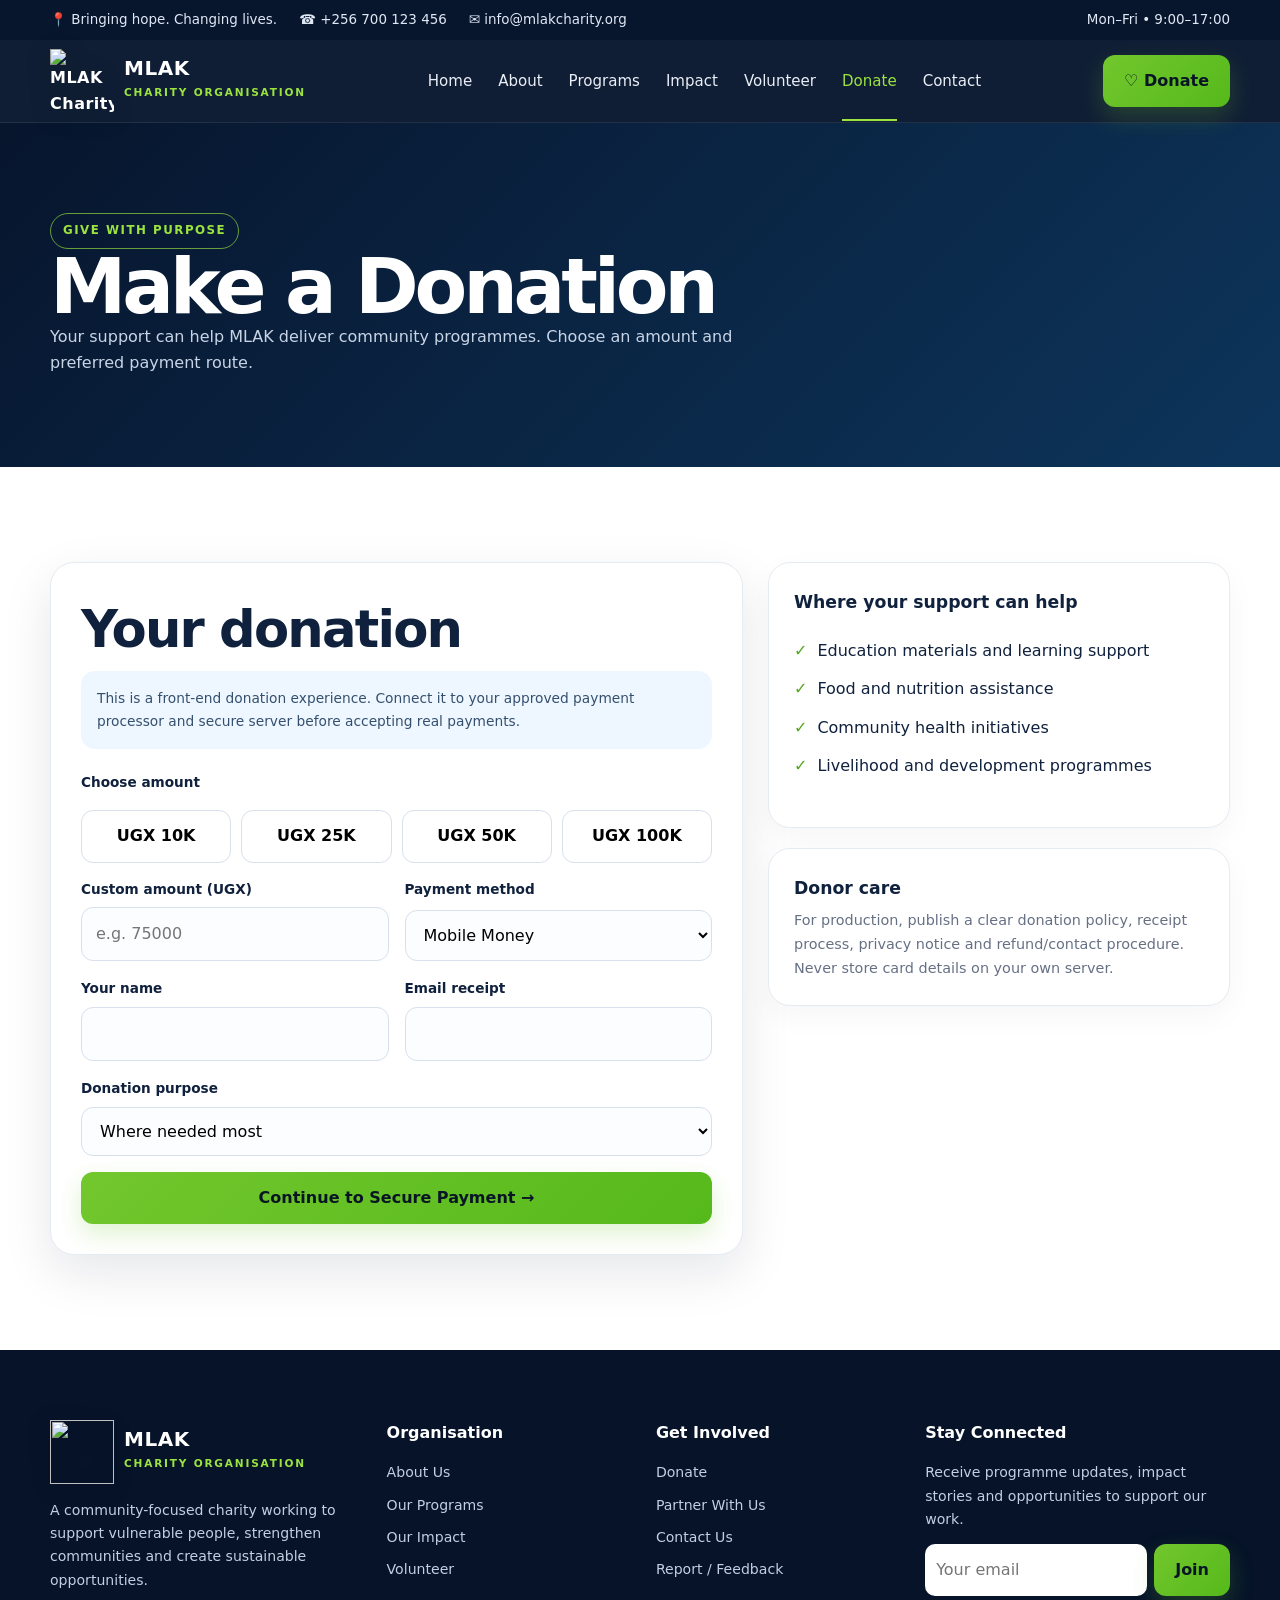
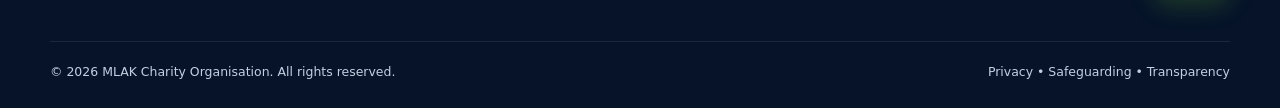
==== donate.html @ 1959f434 "Add files via upload" ====
<!doctype html>
<html lang="en">
<head>
<meta charset="utf-8">
<meta name="viewport" content="width=device-width,initial-scale=1">
<meta name="description" content="MLAK Charity Organisation — bringing hope, changing lives and supporting communities.">
<title>Donate | MLAK Charity Organisation</title>
<link rel="stylesheet" href="styles.css">
</head>
<body>
<div class="topbar"><div class="container"><div class="toplinks"><span>📍 Bringing hope. Changing lives.</span><span>☎ +256 700 123 456</span><span>✉ info@mlakcharity.org</span></div><span>Mon–Fri • 9:00–17:00</span></div></div>
<header class="navbar"><div class="container">
<a class="brand" href="index.html"><img src="assets/mlak-logo.png" alt="MLAK Charity Organisation logo"><div class="brand-text"><strong>MLAK</strong><span>CHARITY ORGANISATION</span></div></a>
<button class="menu" aria-label="Open navigation">☰</button>
<nav class="nav-links"><a class="" href="index.html">Home</a><a class="" href="about.html">About</a><a class="" href="programs.html">Programs</a><a class="" href="impact.html">Impact</a><a class="" href="volunteer.html">Volunteer</a><a class="active" href="donate.html">Donate</a><a class="" href="contact.html">Contact</a><a class="btn btn-primary mobile-only" href="donate.html">Donate Now</a></nav>
<a class="btn btn-primary" href="donate.html">♡ Donate</a>
</div></header>

<section class="page-hero"><div class="container"><span class="kicker">Give with purpose</span><h1>Make a Donation</h1><p>Your support can help MLAK deliver community programmes. Choose an amount and preferred payment route.</p></div></section>
<section class="section"><div class="container form-wrap"><form id="donationForm" class="form-card"><h2>Your donation</h2><div class="notice">This is a front-end donation experience. Connect it to your approved payment processor and secure server before accepting real payments.</div><label style="font-size:.85rem;font-weight:800">Choose amount</label><div class="amounts"><button type="button" class="amount" data-amount="10000">UGX 10K</button><button type="button" class="amount" data-amount="25000">UGX 25K</button><button type="button" class="amount" data-amount="50000">UGX 50K</button><button type="button" class="amount" data-amount="100000">UGX 100K</button></div><div class="form-grid"><div class="field"><label>Custom amount (UGX)</label><input id="customAmount" type="number" min="1000" placeholder="e.g. 75000"></div><div class="field"><label>Payment method</label><select id="paymentMethod"><option>Mobile Money</option><option>Bank Transfer</option><option>Card</option></select></div><div class="field"><label>Your name</label><input type="text"></div><div class="field"><label>Email receipt</label><input type="email"></div><div class="field full"><label>Donation purpose</label><select><option>Where needed most</option><option>Education</option><option>Healthcare</option><option>Hunger & Nutrition</option><option>Community Development</option></select></div><input id="donationAmount" type="hidden"><div class="field full"><button class="btn btn-primary" type="submit">Continue to Secure Payment →</button></div></div></form><aside><div class="card"><h3>Where your support can help</h3><div class="checks"><div><b>✓</b><span>Education materials and learning support</span></div><div><b>✓</b><span>Food and nutrition assistance</span></div><div><b>✓</b><span>Community health initiatives</span></div><div><b>✓</b><span>Livelihood and development programmes</span></div></div></div><div class="card" style="margin-top:20px"><h3>Donor care</h3><p>For production, publish a clear donation policy, receipt process, privacy notice and refund/contact procedure. Never store card details on your own server.</p></div></aside></div></section>

<footer class="footer"><div class="container">
<div class="footer-grid">
<div><div class="brand"><img src="assets/mlak-logo.png" alt=""><div class="brand-text"><strong>MLAK</strong><span>CHARITY ORGANISATION</span></div></div><p style="margin-top:15px">A community-focused charity working to support vulnerable people, strengthen communities and create sustainable opportunities.</p></div>
<div><h3>Organisation</h3><div class="footer-links"><a href="about.html">About Us</a><a href="programs.html">Our Programs</a><a href="impact.html">Our Impact</a><a href="volunteer.html">Volunteer</a></div></div>
<div><h3>Get Involved</h3><div class="footer-links"><a href="donate.html">Donate</a><a href="contact.html">Partner With Us</a><a href="contact.html">Contact Us</a><a href="contact.html">Report / Feedback</a></div></div>
<div><h3>Stay Connected</h3><p>Receive programme updates, impact stories and opportunities to support our work.</p><form id="newsletter" style="display:flex;gap:7px;margin-top:13px"><input aria-label="Email" type="email" required placeholder="Your email" style="min-width:0;flex:1;border-radius:10px;border:0;padding:11px"><button class="btn btn-primary" type="submit">Join</button></form></div>
</div>
<div class="copyright"><span>© <span data-year></span> MLAK Charity Organisation. All rights reserved.</span><span>Privacy • Safeguarding • Transparency</span></div>
</div></footer>
<script src="script.js"></script>
</body></html>
---- styles.css ----
:root{
  --navy:#07152d; --navy2:#0c2342; --blue:#0878e8; --green:#72c72d;
  --green2:#9be33f; --ink:#10213d; --muted:#667085; --light:#f4f8fc;
  --white:#fff; --line:#e5ebf3; --gold:#ffbf27; --shadow:0 18px 50px rgba(7,21,45,.10);
  --radius:22px; --max:1180px;
}
*{box-sizing:border-box;margin:0;padding:0}
html{scroll-behavior:smooth}
body{font-family:Inter,ui-sans-serif,system-ui,-apple-system,BlinkMacSystemFont,"Segoe UI",sans-serif;color:var(--ink);background:#fff;line-height:1.65}
a{text-decoration:none;color:inherit}
img{max-width:100%;display:block}
button,input,textarea,select{font:inherit}
.container{width:min(var(--max),calc(100% - 40px));margin:auto}
.topbar{background:var(--navy);color:#dfe8f5;font-size:.84rem}
.topbar .container{min-height:40px;display:flex;align-items:center;justify-content:space-between;gap:20px}
.toplinks{display:flex;gap:22px;flex-wrap:wrap}
.navbar{position:sticky;top:0;z-index:50;background:rgba(7,21,45,.96);backdrop-filter:blur(14px);border-bottom:1px solid rgba(255,255,255,.08)}
.navbar .container{height:82px;display:flex;align-items:center;justify-content:space-between;gap:28px}
.brand{display:flex;align-items:center;gap:10px;color:#fff;font-weight:900;letter-spacing:.5px}
.brand img{width:64px;height:64px;object-fit:contain;filter:drop-shadow(0 6px 12px rgba(0,0,0,.2))}
.brand-text strong{display:block;font-size:1.25rem;line-height:1}
.brand-text span{font-size:.66rem;color:var(--green2);letter-spacing:1.8px}
.nav-links{display:flex;align-items:center;gap:26px;color:#e9eef7;font-size:.94rem}
.nav-links a{position:relative}
.nav-links a:hover,.nav-links a.active{color:var(--green2)}
.nav-links a.active:after{content:"";position:absolute;left:0;right:0;bottom:-28px;height:2px;background:var(--green2)}
.menu{display:none;background:none;border:0;color:#fff;font-size:1.6rem}
.btn{display:inline-flex;align-items:center;justify-content:center;gap:9px;border:0;border-radius:12px;padding:13px 21px;font-weight:800;cursor:pointer;transition:.2s}
.btn:hover{transform:translateY(-2px)}
.btn-primary{background:linear-gradient(135deg,var(--green),#56b91b);color:#081525;box-shadow:0 10px 25px rgba(114,199,45,.22)}
.btn-dark{background:var(--navy);color:#fff}
.btn-outline{border:1px solid #b9c8da;color:var(--ink);background:#fff}
.hero{position:relative;overflow:hidden;background:radial-gradient(circle at 75% 25%,rgba(8,120,232,.35),transparent 30%),radial-gradient(circle at 20% 20%,rgba(114,199,45,.22),transparent 28%),linear-gradient(135deg,#07152d,#0b294a 58%,#07152d);color:#fff}
.hero:after{content:"";position:absolute;inset:auto -10% -70% 20%;height:480px;background:rgba(114,199,45,.12);filter:blur(90px);border-radius:50%}
.hero-grid{min-height:650px;display:grid;grid-template-columns:1.05fr .95fr;align-items:center;gap:55px;position:relative;z-index:1}
.kicker{display:inline-flex;border:1px solid rgba(155,227,63,.65);color:var(--green2);padding:7px 12px;border-radius:999px;font-size:.74rem;font-weight:900;letter-spacing:1.5px;text-transform:uppercase}
h1{font-size:clamp(3rem,6vw,5.7rem);line-height:.98;letter-spacing:-.055em;margin:20px 0}
.gradient-text{background:linear-gradient(90deg,#fff,#9be33f,#38a4ff);-webkit-background-clip:text;background-clip:text;color:transparent}
.hero p{font-size:1.12rem;color:#cbd7e8;max-width:650px}
.hero-actions{display:flex;gap:13px;margin-top:28px;flex-wrap:wrap}
.hero-card{background:rgba(5,18,38,.70);border:1px solid rgba(255,255,255,.15);padding:28px;border-radius:26px;box-shadow:0 30px 70px rgba(0,0,0,.25);backdrop-filter:blur(14px)}
.hero-logo{width:220px;margin:0 auto 20px;opacity:.96}
.stats{display:grid;grid-template-columns:repeat(2,1fr);gap:18px;margin-top:22px}
.stat{padding:16px 0;border-top:1px solid rgba(255,255,255,.12)}
.stat b{font-size:1.9rem;color:#fff;display:block}
.stat span{color:#9eb0c8;font-size:.86rem}
.section{padding:95px 0}
.section-alt{background:var(--light)}
.section-head{max-width:720px;margin-bottom:44px}
.eyebrow{font-size:.76rem;font-weight:900;color:#57a91f;text-transform:uppercase;letter-spacing:1.5px}
.section h2{font-size:clamp(2rem,4vw,3.2rem);line-height:1.05;letter-spacing:-.035em;margin:10px 0 15px}
.section-head p{color:var(--muted)}
.quick{margin-top:-46px;position:relative;z-index:3}
.quick-grid{display:grid;grid-template-columns:repeat(4,1fr);background:#fff;border-radius:20px;box-shadow:var(--shadow);overflow:hidden}
.quick-item{padding:25px;border-right:1px solid var(--line)}
.quick-item:last-child{border:0}
.quick-icon{width:44px;height:44px;border-radius:14px;display:grid;place-items:center;background:#eef8e8;color:#4e9d21;font-size:1.25rem;margin-bottom:12px}
.quick-item h3{font-size:1rem}.quick-item p{font-size:.84rem;color:var(--muted);margin-top:4px}
.cards{display:grid;grid-template-columns:repeat(4,1fr);gap:20px}
.card{background:#fff;border:1px solid var(--line);border-radius:var(--radius);padding:25px;box-shadow:0 10px 30px rgba(7,21,45,.04)}
.card:hover{transform:translateY(-4px);box-shadow:var(--shadow);transition:.25s}
.card .icon{font-size:1.7rem;margin-bottom:17px}
.card h3{font-size:1.08rem;margin-bottom:7px}.card p{font-size:.9rem;color:var(--muted)}
.cause{overflow:hidden;padding:0}.cause .cause-img{height:155px;background:linear-gradient(135deg,#0a2341,#1674c9);display:grid;place-items:center;color:#fff;font-size:3rem}
.cause .body{padding:22px}.cause a{display:inline-block;margin-top:14px;color:#1770cc;font-weight:800;font-size:.88rem}
.split{display:grid;grid-template-columns:1fr 1fr;gap:60px;align-items:center}
.image-panel{min-height:450px;border-radius:30px;background:linear-gradient(135deg,#0b2546,#0878e8 50%,#72c72d);position:relative;overflow:hidden;box-shadow:var(--shadow)}
.image-panel:before{content:"MLAK";position:absolute;inset:0;display:grid;place-items:center;font-size:8rem;font-weight:1000;color:rgba(255,255,255,.12);letter-spacing:-.08em}
.quote{padding:25px;border-left:4px solid var(--green);background:#f4faee;margin-top:25px;border-radius:0 16px 16px 0;font-weight:700}
.checks{display:grid;gap:12px;margin:22px 0}.checks div{display:flex;gap:10px;align-items:flex-start}.checks b{color:#55a520}
.impact{background:var(--navy);color:#fff}.impact .section-head p{color:#aebed1}
.impact-grid{display:grid;grid-template-columns:repeat(4,1fr);gap:20px}.impact-number{font-size:3rem;font-weight:950;line-height:1;color:var(--green2)}.impact-label{color:#aebed1;margin-top:7px}
.cta{background:linear-gradient(120deg,#0b2444,#0a4777);color:#fff;border-radius:30px;padding:55px;display:flex;justify-content:space-between;align-items:center;gap:30px}.cta p{color:#c5d5e8;max-width:650px;margin-top:8px}
.page-hero{padding:90px 0;background:linear-gradient(135deg,#07152d,#0d355b);color:#fff}.page-hero h1{font-size:clamp(2.7rem,6vw,4.8rem);margin:0}.page-hero p{color:#c8d5e7;max-width:700px}
.form-wrap{display:grid;grid-template-columns:1.2fr .8fr;gap:25px;align-items:start}
.form-card{background:#fff;border:1px solid var(--line);border-radius:24px;padding:30px;box-shadow:var(--shadow)}
.form-grid{display:grid;grid-template-columns:1fr 1fr;gap:16px}.field{display:grid;gap:7px}.field.full{grid-column:1/-1}.field label{font-size:.85rem;font-weight:800}.field input,.field select,.field textarea{width:100%;border:1px solid #d8e0eb;border-radius:12px;padding:13px 14px;outline:0;background:#fbfdff}.field input:focus,.field select:focus,.field textarea:focus{border-color:#3c91e9;box-shadow:0 0 0 3px rgba(8,120,232,.1)}
.amounts{display:grid;grid-template-columns:repeat(4,1fr);gap:10px;margin:15px 0}.amount{border:1px solid #d8e0eb;border-radius:12px;padding:12px;text-align:center;font-weight:900;cursor:pointer;background:#fff}.amount.selected{border-color:var(--green);background:#f1fae9}
.notice{padding:16px;border-radius:14px;background:#eef6ff;color:#34506e;font-size:.86rem;margin-bottom:20px}
.footer{background:#061329;color:#c2d0e2;padding:70px 0 25px}.footer-grid{display:grid;grid-template-columns:1.3fr 1fr 1fr 1.2fr;gap:45px}.footer h3{color:#fff;font-size:1rem;margin-bottom:15px}.footer p,.footer a{font-size:.88rem}.footer-links{display:grid;gap:9px}.footer a:hover{color:var(--green2)}.copyright{border-top:1px solid rgba(255,255,255,.09);margin-top:45px;padding-top:20px;font-size:.78rem;display:flex;justify-content:space-between;gap:20px}
.mobile-only{display:none}
@media(max-width:980px){
 .nav-links{display:none}.menu{display:block}.mobile-only{display:block}
 .nav-links.open{display:flex;position:absolute;top:82px;left:0;right:0;background:var(--navy);padding:22px;flex-direction:column;align-items:flex-start;border-top:1px solid rgba(255,255,255,.1)}
 .nav-links a.active:after{display:none}
 .hero-grid,.split,.form-wrap{grid-template-columns:1fr}.hero-grid{padding:70px 0}.hero-card{max-width:560px}
 .quick-grid{grid-template-columns:repeat(2,1fr)}.quick-item:nth-child(2){border-right:0}.quick-item:nth-child(-n+2){border-bottom:1px solid var(--line)}
 .cards{grid-template-columns:repeat(2,1fr)}.impact-grid{grid-template-columns:repeat(2,1fr)}
 .footer-grid{grid-template-columns:repeat(2,1fr)}
}
@media(max-width:600px){
 .container{width:min(var(--max),calc(100% - 28px))}
 .topbar .container{padding:8px 0}.toplinks{gap:8px}
 .navbar .container{height:72px}.brand img{width:52px;height:52px}.brand-text strong{font-size:1rem}
 .hero-grid{min-height:auto;padding:70px 0 100px}.hero h1{font-size:3.15rem}.hero p{font-size:1rem}
 .quick-grid,.cards,.impact-grid,.footer-grid,.form-grid{grid-template-columns:1fr}.quick-item{border-right:0;border-bottom:1px solid var(--line)}.quick-item:last-child{border-bottom:0}
 .section{padding:70px 0}.cta{padding:32px;flex-direction:column;align-items:flex-start}
 .form-grid .field.full{grid-column:auto}.amounts{grid-template-columns:repeat(2,1fr)}
 .copyright{flex-direction:column}.image-panel{min-height:300px}
}
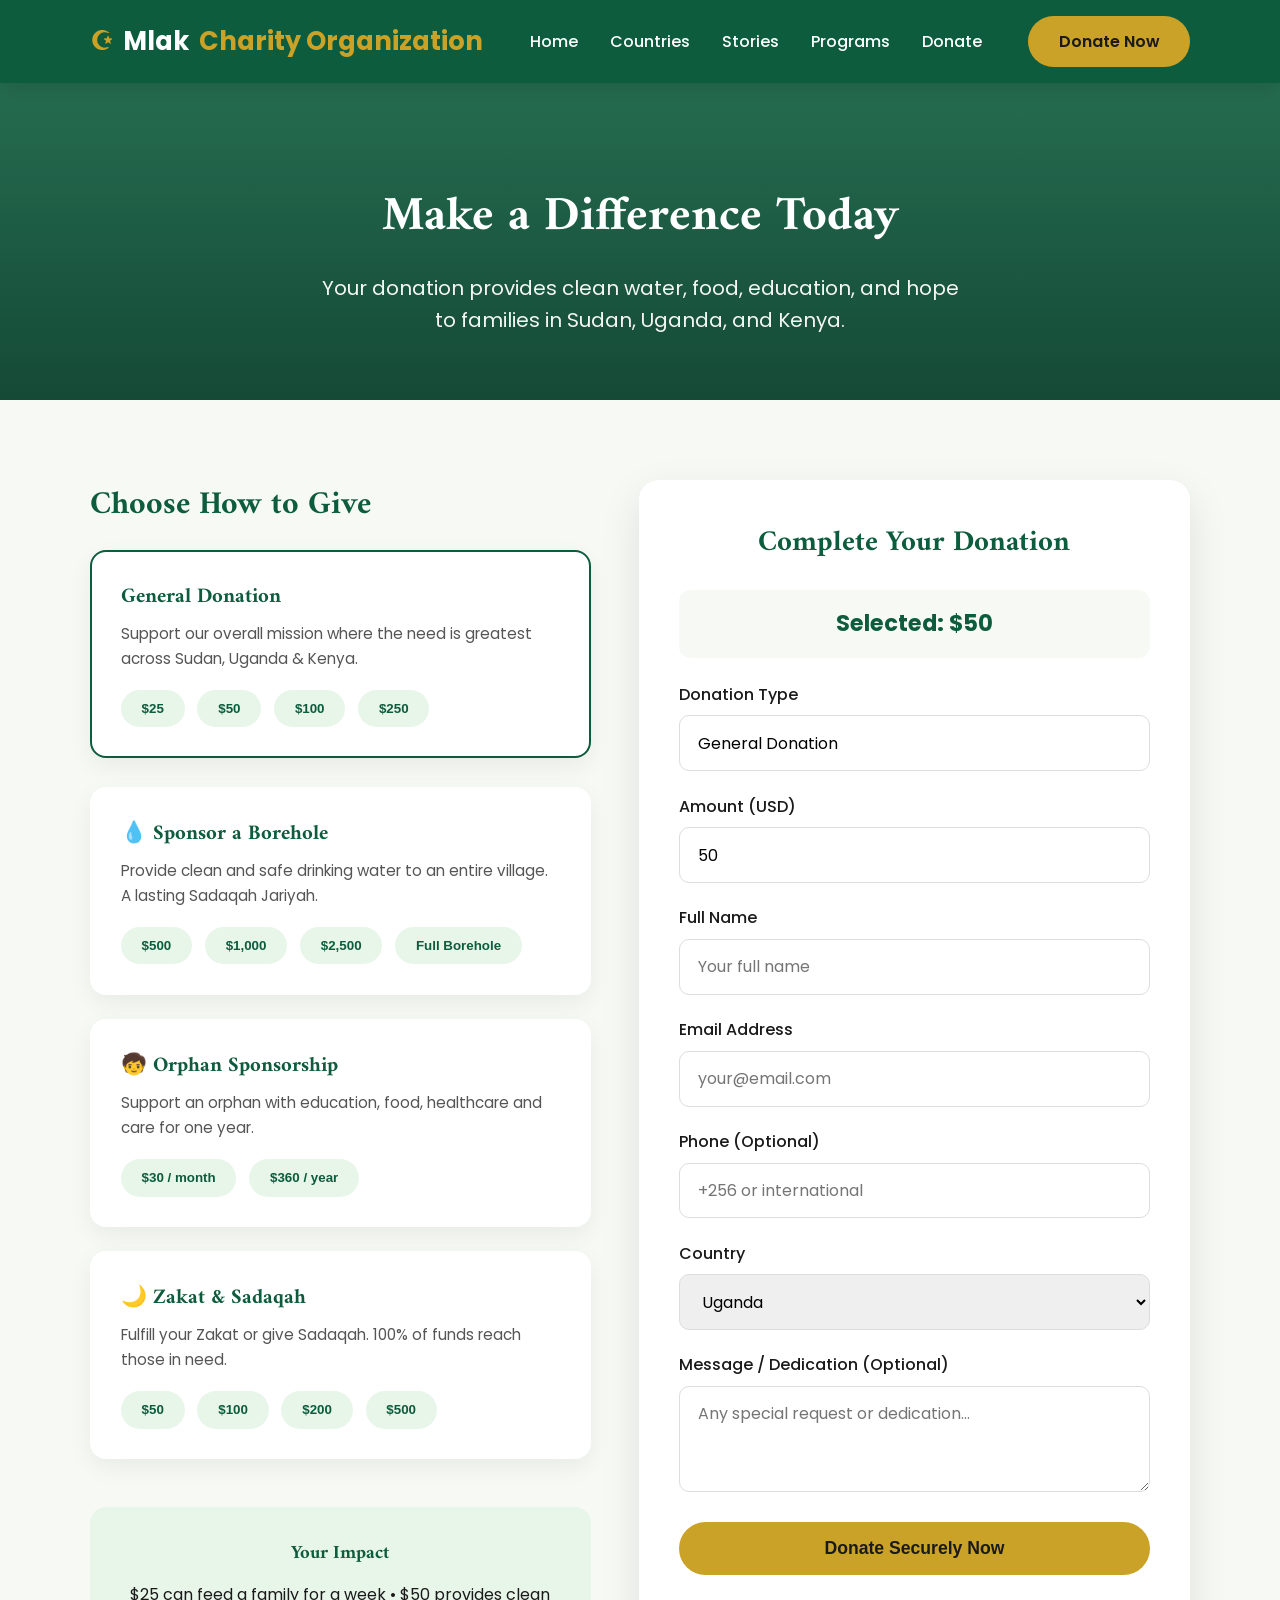
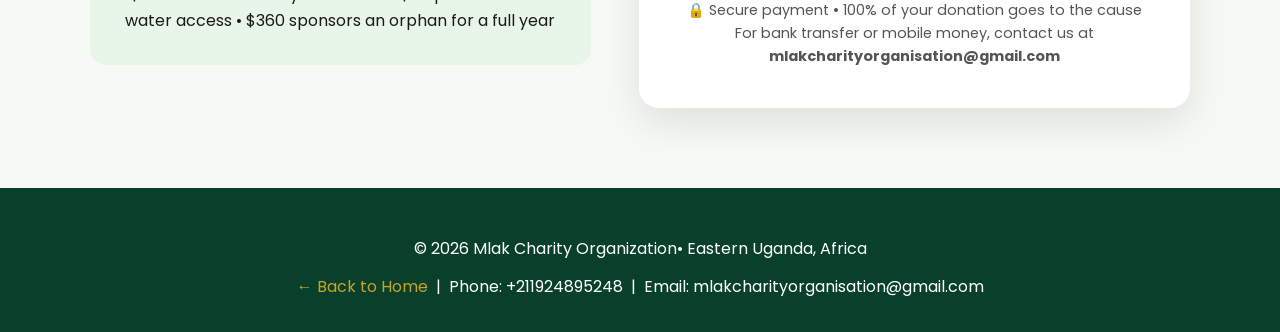
==== commit 62cd59e3: "Add files via upload" ====
--- a/donate.html
+++ b/donate.html
@@ -1,32 +1,525 @@
-<!doctype html>
-<html lang="en">
-<head>
-<meta charset="utf-8">
-<meta name="viewport" content="width=device-width,initial-scale=1">
-<meta name="description" content="MLAK Charity Organisation — bringing hope, changing lives and supporting communities.">
-<title>Donate | MLAK Charity Organisation</title>
-<link rel="stylesheet" href="styles.css">
-</head>
-<body>
-<div class="topbar"><div class="container"><div class="toplinks"><span>📍 Bringing hope. Changing lives.</span><span>☎ +256 700 123 456</span><span>✉ info@mlakcharity.org</span></div><span>Mon–Fri • 9:00–17:00</span></div></div>
-<header class="navbar"><div class="container">
-<a class="brand" href="index.html"><img src="assets/mlak-logo.png" alt="MLAK Charity Organisation logo"><div class="brand-text"><strong>MLAK</strong><span>CHARITY ORGANISATION</span></div></a>
-<button class="menu" aria-label="Open navigation">☰</button>
-<nav class="nav-links"><a class="" href="index.html">Home</a><a class="" href="about.html">About</a><a class="" href="programs.html">Programs</a><a class="" href="impact.html">Impact</a><a class="" href="volunteer.html">Volunteer</a><a class="active" href="donate.html">Donate</a><a class="" href="contact.html">Contact</a><a class="btn btn-primary mobile-only" href="donate.html">Donate Now</a></nav>
-<a class="btn btn-primary" href="donate.html">♡ Donate</a>
-</div></header>
-
-<section class="page-hero"><div class="container"><span class="kicker">Give with purpose</span><h1>Make a Donation</h1><p>Your support can help MLAK deliver community programmes. Choose an amount and preferred payment route.</p></div></section>
-<section class="section"><div class="container form-wrap"><form id="donationForm" class="form-card"><h2>Your donation</h2><div class="notice">This is a front-end donation experience. Connect it to your approved payment processor and secure server before accepting real payments.</div><label style="font-size:.85rem;font-weight:800">Choose amount</label><div class="amounts"><button type="button" class="amount" data-amount="10000">UGX 10K</button><button type="button" class="amount" data-amount="25000">UGX 25K</button><button type="button" class="amount" data-amount="50000">UGX 50K</button><button type="button" class="amount" data-amount="100000">UGX 100K</button></div><div class="form-grid"><div class="field"><label>Custom amount (UGX)</label><input id="customAmount" type="number" min="1000" placeholder="e.g. 75000"></div><div class="field"><label>Payment method</label><select id="paymentMethod"><option>Mobile Money</option><option>Bank Transfer</option><option>Card</option></select></div><div class="field"><label>Your name</label><input type="text"></div><div class="field"><label>Email receipt</label><input type="email"></div><div class="field full"><label>Donation purpose</label><select><option>Where needed most</option><option>Education</option><option>Healthcare</option><option>Hunger & Nutrition</option><option>Community Development</option></select></div><input id="donationAmount" type="hidden"><div class="field full"><button class="btn btn-primary" type="submit">Continue to Secure Payment →</button></div></div></form><aside><div class="card"><h3>Where your support can help</h3><div class="checks"><div><b>✓</b><span>Education materials and learning support</span></div><div><b>✓</b><span>Food and nutrition assistance</span></div><div><b>✓</b><span>Community health initiatives</span></div><div><b>✓</b><span>Livelihood and development programmes</span></div></div></div><div class="card" style="margin-top:20px"><h3>Donor care</h3><p>For production, publish a clear donation policy, receipt process, privacy notice and refund/contact procedure. Never store card details on your own server.</p></div></aside></div></section>
-
-<footer class="footer"><div class="container">
-<div class="footer-grid">
-<div><div class="brand"><img src="assets/mlak-logo.png" alt=""><div class="brand-text"><strong>MLAK</strong><span>CHARITY ORGANISATION</span></div></div><p style="margin-top:15px">A community-focused charity working to support vulnerable people, strengthen communities and create sustainable opportunities.</p></div>
-<div><h3>Organisation</h3><div class="footer-links"><a href="about.html">About Us</a><a href="programs.html">Our Programs</a><a href="impact.html">Our Impact</a><a href="volunteer.html">Volunteer</a></div></div>
-<div><h3>Get Involved</h3><div class="footer-links"><a href="donate.html">Donate</a><a href="contact.html">Partner With Us</a><a href="contact.html">Contact Us</a><a href="contact.html">Report / Feedback</a></div></div>
-<div><h3>Stay Connected</h3><p>Receive programme updates, impact stories and opportunities to support our work.</p><form id="newsletter" style="display:flex;gap:7px;margin-top:13px"><input aria-label="Email" type="email" required placeholder="Your email" style="min-width:0;flex:1;border-radius:10px;border:0;padding:11px"><button class="btn btn-primary" type="submit">Join</button></form></div>
-</div>
-<div class="copyright"><span>© <span data-year></span> MLAK Charity Organisation. All rights reserved.</span><span>Privacy • Safeguarding • Transparency</span></div>
-</div></footer>
-<script src="script.js"></script>
-</body></html>+<!DOCTYPE html>
+<html lang="en">
+<head>
+  <meta charset="UTF-8">
+  <meta name="viewport" content="width=device-width, initial-scale=1.0">
+  <title>Donate | Mlak Charity Organization</title>
+  <link href="https://fonts.googleapis.com/css2?family=Poppins:wght@300;400;500;600;700&family=Amiri:wght@400;700&display=swap" rel="stylesheet">
+  <style>
+    :root {
+      --primary: #0d5c3d;
+      --primary-dark: #08402b;
+      --gold: #c9a227;
+      --gold-light: #e8d48b;
+      --light: #f7f9f4;
+      --dark: #1a1a1a;
+      --gray: #555;
+    }
+
+    * {
+      margin: 0;
+      padding: 0;
+      box-sizing: border-box;
+    }
+
+    html {
+      scroll-behavior: smooth;
+    }
+
+    body {
+      font-family: 'Poppins', sans-serif;
+      color: var(--dark);
+      line-height: 1.6;
+      background: #fff;
+    }
+
+    h1, h2, h3 {
+      font-family: 'Amiri', serif;
+    }
+
+    a {
+      text-decoration: none;
+      color: inherit;
+    }
+
+    .container {
+      width: 90%;
+      max-width: 1100px;
+      margin: 0 auto;
+    }
+
+    /* Header (same as homepage) */
+    header {
+      background: var(--primary);
+      color: white;
+      padding: 1rem 0;
+      position: sticky;
+      top: 0;
+      z-index: 1000;
+      box-shadow: 0 4px 20px rgba(0,0,0,0.15);
+    }
+
+    .header-content {
+      display: flex;
+      justify-content: space-between;
+      align-items: center;
+    }
+
+    .logo {
+      font-size: 1.6rem;
+      font-weight: 700;
+      display: flex;
+      align-items: center;
+      gap: 10px;
+    }
+
+    .logo span {
+      color: var(--gold);
+    }
+
+    nav ul {
+      display: flex;
+      list-style: none;
+      gap: 2rem;
+    }
+
+    nav a {
+      font-weight: 500;
+      transition: color 0.3s;
+    }
+
+    nav a:hover {
+      color: var(--gold);
+    }
+
+    .btn {
+      display: inline-block;
+      background: var(--gold);
+      color: var(--dark);
+      padding: 0.8rem 1.9rem;
+      border-radius: 50px;
+      font-weight: 600;
+      transition: all 0.3s ease;
+      border: none;
+      cursor: pointer;
+      font-size: 1rem;
+    }
+
+    .btn:hover {
+      background: var(--gold-light);
+      transform: translateY(-3px);
+      box-shadow: 0 8px 20px rgba(201, 162, 39, 0.3);
+    }
+
+    .btn-full {
+      width: 100%;
+      text-align: center;
+      padding: 1rem;
+      font-size: 1.1rem;
+    }
+
+    /* Hero */
+    .donate-hero {
+      background: linear-gradient(rgba(13, 92, 61, 0.9), rgba(8, 64, 43, 0.95)),
+                  url('https://images.unsplash.com/photo-1488521787991-ed7bbaae773c?w=1600') center/cover;
+      color: white;
+      padding: 6rem 0 4rem;
+      text-align: center;
+    }
+
+    .donate-hero h1 {
+      font-size: 3rem;
+      margin-bottom: 1rem;
+    }
+
+    .donate-hero p {
+      font-size: 1.25rem;
+      max-width: 650px;
+      margin: 0 auto;
+      opacity: 0.95;
+    }
+
+    /* Main Content */
+    .donate-section {
+      padding: 5rem 0;
+      background: var(--light);
+    }
+
+    .donate-grid {
+      display: grid;
+      grid-template-columns: 1fr 1.1fr;
+      gap: 3rem;
+      align-items: start;
+    }
+
+    /* Left side - Options */
+    .donation-options h2 {
+      color: var(--primary);
+      font-size: 2rem;
+      margin-bottom: 1.5rem;
+    }
+
+    .option-card {
+      background: white;
+      border-radius: 16px;
+      padding: 1.8rem;
+      margin-bottom: 1.5rem;
+      box-shadow: 0 8px 25px rgba(0,0,0,0.06);
+      cursor: pointer;
+      border: 2px solid transparent;
+      transition: all 0.3s;
+    }
+
+    .option-card:hover,
+    .option-card.active {
+      border-color: var(--primary);
+      transform: translateY(-5px);
+    }
+
+    .option-card h3 {
+      color: var(--primary);
+      margin-bottom: 0.5rem;
+      font-size: 1.3rem;
+    }
+
+    .option-card p {
+      color: var(--gray);
+      font-size: 0.95rem;
+    }
+
+    .amount-buttons {
+      display: flex;
+      flex-wrap: wrap;
+      gap: 0.8rem;
+      margin-top: 1.2rem;
+    }
+
+    .amount-btn {
+      background: #e8f5e9;
+      color: var(--primary);
+      border: none;
+      padding: 0.7rem 1.3rem;
+      border-radius: 50px;
+      font-weight: 600;
+      cursor: pointer;
+      transition: all 0.3s;
+    }
+
+    .amount-btn:hover,
+    .amount-btn.selected {
+      background: var(--primary);
+      color: white;
+    }
+
+    /* Right side - Form */
+    .donation-form {
+      background: white;
+      border-radius: 20px;
+      padding: 2.5rem;
+      box-shadow: 0 15px 40px rgba(0,0,0,0.1);
+      position: sticky;
+      top: 100px;
+    }
+
+    .donation-form h2 {
+      color: var(--primary);
+      font-size: 1.8rem;
+      margin-bottom: 1.5rem;
+      text-align: center;
+    }
+
+    .form-group {
+      margin-bottom: 1.4rem;
+    }
+
+    .form-group label {
+      display: block;
+      margin-bottom: 0.5rem;
+      font-weight: 500;
+      color: var(--dark);
+    }
+
+    .form-group input,
+    .form-group select,
+    .form-group textarea {
+      width: 100%;
+      padding: 0.9rem 1.1rem;
+      border: 1px solid #ddd;
+      border-radius: 10px;
+      font-size: 1rem;
+      font-family: inherit;
+      transition: border 0.3s;
+    }
+
+    .form-group input:focus,
+    .form-group select:focus,
+    .form-group textarea:focus {
+      outline: none;
+      border-color: var(--primary);
+    }
+
+    .selected-amount {
+      background: var(--light);
+      padding: 1rem;
+      border-radius: 12px;
+      text-align: center;
+      margin-bottom: 1.5rem;
+      font-size: 1.4rem;
+      font-weight: 700;
+      color: var(--primary);
+    }
+
+    .note {
+      font-size: 0.9rem;
+      color: var(--gray);
+      text-align: center;
+      margin-top: 1.5rem;
+    }
+
+    /* Impact note */
+    .impact-note {
+      background: #e8f5e9;
+      border-radius: 16px;
+      padding: 2rem;
+      margin-top: 3rem;
+      text-align: center;
+    }
+
+    .impact-note h3 {
+      color: var(--primary);
+      margin-bottom: 0.8rem;
+    }
+
+    /* Footer */
+    footer {
+      background: var(--primary-dark);
+      color: white;
+      padding: 3rem 0 2rem;
+      text-align: center;
+    }
+
+    footer a {
+      color: var(--gold);
+    }
+
+    /* Responsive */
+    @media (max-width: 900px) {
+      .donate-grid {
+        grid-template-columns: 1fr;
+      }
+
+      .donation-form {
+        position: static;
+      }
+
+      nav ul {
+        display: none;
+      }
+
+      .donate-hero h1 {
+        font-size: 2.3rem;
+      }
+    }
+  </style>
+</head>
+<body>
+
+  <!-- HEADER -->
+  <header>
+    <div class="container header-content">
+      <a href="index.html" class="logo">
+        <span>☪</span> Mlak <span>Charity Organization</span>
+      </a>
+      <nav>
+        <ul>
+          <li><a href="index.html">Home</a></li>
+          <li><a href="index.html#countries">Countries</a></li>
+          <li><a href="index.html#stories">Stories</a></li>
+          <li><a href="index.html#programs">Programs</a></li>
+          <li><a href="donate.html">Donate</a></li>
+        </ul>
+      </nav>
+      <a href="donate.html" class="btn">Donate Now</a>
+    </div>
+  </header>
+
+  <!-- HERO -->
+  <section class="donate-hero">
+    <div class="container">
+      <h1>Make a Difference Today</h1>
+      <p>Your donation provides clean water, food, education, and hope to families in Sudan, Uganda, and Kenya.</p>
+    </div>
+  </section>
+
+  <!-- DONATE SECTION -->
+  <section class="donate-section">
+    <div class="container">
+      <div class="donate-grid">
+
+        <!-- LEFT: Donation Options -->
+        <div class="donation-options">
+          <h2>Choose How to Give</h2>
+
+          <div class="option-card active" onclick="selectOption(this, 'General Donation')">
+            <h3>General Donation</h3>
+            <p>Support our overall mission where the need is greatest across Sudan, Uganda & Kenya.</p>
+            <div class="amount-buttons">
+              <button class="amount-btn" onclick="selectAmount(25)">$25</button>
+              <button class="amount-btn" onclick="selectAmount(50)">$50</button>
+              <button class="amount-btn" onclick="selectAmount(100)">$100</button>
+              <button class="amount-btn" onclick="selectAmount(250)">$250</button>
+            </div>
+          </div>
+
+          <div class="option-card" onclick="selectOption(this, 'Sponsor a Borehole')">
+            <h3>💧 Sponsor a Borehole</h3>
+            <p>Provide clean and safe drinking water to an entire village. A lasting Sadaqah Jariyah.</p>
+            <div class="amount-buttons">
+              <button class="amount-btn" onclick="selectAmount(500)">$500</button>
+              <button class="amount-btn" onclick="selectAmount(1000)">$1,000</button>
+              <button class="amount-btn" onclick="selectAmount(2500)">$2,500</button>
+              <button class="amount-btn" onclick="selectAmount(5000)">Full Borehole</button>
+            </div>
+          </div>
+
+          <div class="option-card" onclick="selectOption(this, 'Orphan Sponsorship')">
+            <h3>🧒 Orphan Sponsorship</h3>
+            <p>Support an orphan with education, food, healthcare and care for one year.</p>
+            <div class="amount-buttons">
+              <button class="amount-btn" onclick="selectAmount(30)">$30 / month</button>
+              <button class="amount-btn" onclick="selectAmount(360)">$360 / year</button>
+            </div>
+          </div>
+
+          <div class="option-card" onclick="selectOption(this, 'Zakat / Sadaqah')">
+            <h3>🌙 Zakat & Sadaqah</h3>
+            <p>Fulfill your Zakat or give Sadaqah. 100% of funds reach those in need.</p>
+            <div class="amount-buttons">
+              <button class="amount-btn" onclick="selectAmount(50)">$50</button>
+              <button class="amount-btn" onclick="selectAmount(100)">$100</button>
+              <button class="amount-btn" onclick="selectAmount(200)">$200</button>
+              <button class="amount-btn" onclick="selectAmount(500)">$500</button>
+            </div>
+          </div>
+
+          <div class="impact-note">
+            <h3>Your Impact</h3>
+            <p>$25 can feed a family for a week • $50 provides clean water access • $360 sponsors an orphan for a full year</p>
+          </div>
+        </div>
+
+        <!-- RIGHT: Donation Form -->
+        <div class="donation-form">
+          <h2>Complete Your Donation</h2>
+
+          <div class="selected-amount" id="displayAmount">
+            Selected: $50
+          </div>
+
+          <form onsubmit="return handleDonate(event)">
+            <div class="form-group">
+              <label>Donation Type</label>
+              <input type="text" id="donationType" value="General Donation" readonly>
+            </div>
+
+            <div class="form-group">
+              <label>Amount (USD)</label>
+              <input type="number" id="amountInput" value="50" min="1" required oninput="updateAmountDisplay()">
+            </div>
+
+            <div class="form-group">
+              <label>Full Name</label>
+              <input type="text" placeholder="Your full name" required>
+            </div>
+
+            <div class="form-group">
+              <label>Email Address</label>
+              <input type="email" placeholder="your@email.com" required>
+            </div>
+
+            <div class="form-group">
+              <label>Phone (Optional)</label>
+              <input type="tel" placeholder="+256 or international">
+            </div>
+
+            <div class="form-group">
+              <label>Country</label>
+              <select>
+                <option>Uganda</option>
+                <option>Kenya</option>
+                <option>Sudan</option>
+                <option>United States</option>
+                <option>United Kingdom</option>
+                <option>Other</option>
+              </select>
+            </div>
+
+            <div class="form-group">
+              <label>Message / Dedication (Optional)</label>
+              <textarea rows="3" placeholder="Any special request or dedication..."></textarea>
+            </div>
+
+            <button type="submit" class="btn btn-full">Donate Securely Now</button>
+          </form>
+
+          <p class="note">
+            🔒 Secure payment • 100% of your donation goes to the cause<br>
+            For bank transfer or mobile money, contact us at <strong>mlakcharityorganisation@gmail.com</strong>
+          </p>
+        </div>
+
+      </div>
+    </div>
+  </section>
+
+  <!-- FOOTER -->
+  <footer>
+    <div class="container">
+      <p>© 2026 Mlak Charity Organization• Eastern Uganda, Africa</p>
+      <p style="margin-top: 0.8rem;">
+        <a href="index.html">← Back to Home</a> &nbsp;|&nbsp;
+        Phone: +211924895248 &nbsp;|&nbsp;
+        Email: mlakcharityorganisation@gmail.com
+      </p>
+    </div>
+  </footer>
+
+  <script>
+    // Select donation option
+    function selectOption(element, type) {
+      document.querySelectorAll('.option-card').forEach(card => {
+        card.classList.remove('active');
+      });
+      element.classList.add('active');
+      document.getElementById('donationType').value = type;
+    }
+
+    // Select amount
+    function selectAmount(amount) {
+      document.getElementById('amountInput').value = amount;
+      updateAmountDisplay();
+
+      // Highlight selected amount button
+      document.querySelectorAll('.amount-btn').forEach(btn => {
+        btn.classList.remove('selected');
+      });
+      event.target.classList.add('selected');
+    }
+
+    function updateAmountDisplay() {
+      const amount = document.getElementById('amountInput').value;
+      document.getElementById('displayAmount').innerText = `Selected: $${Number(amount).toLocaleString()}`;
+    }
+
+    // Handle form (demo)
+    function handleDonate(e) {
+      e.preventDefault();
+      const type = document.getElementById('donationType').value;
+      const amount = document.getElementById('amountInput').value;
+      alert(`Thank you for your generous donation of $${amount} towards "${type}"!\n\nIn a real website, this would redirect to a secure payment gateway (Stripe, PayPal, or Mobile Money).`);
+      return false;
+    }
+  </script>
+
+</body>
+</html>
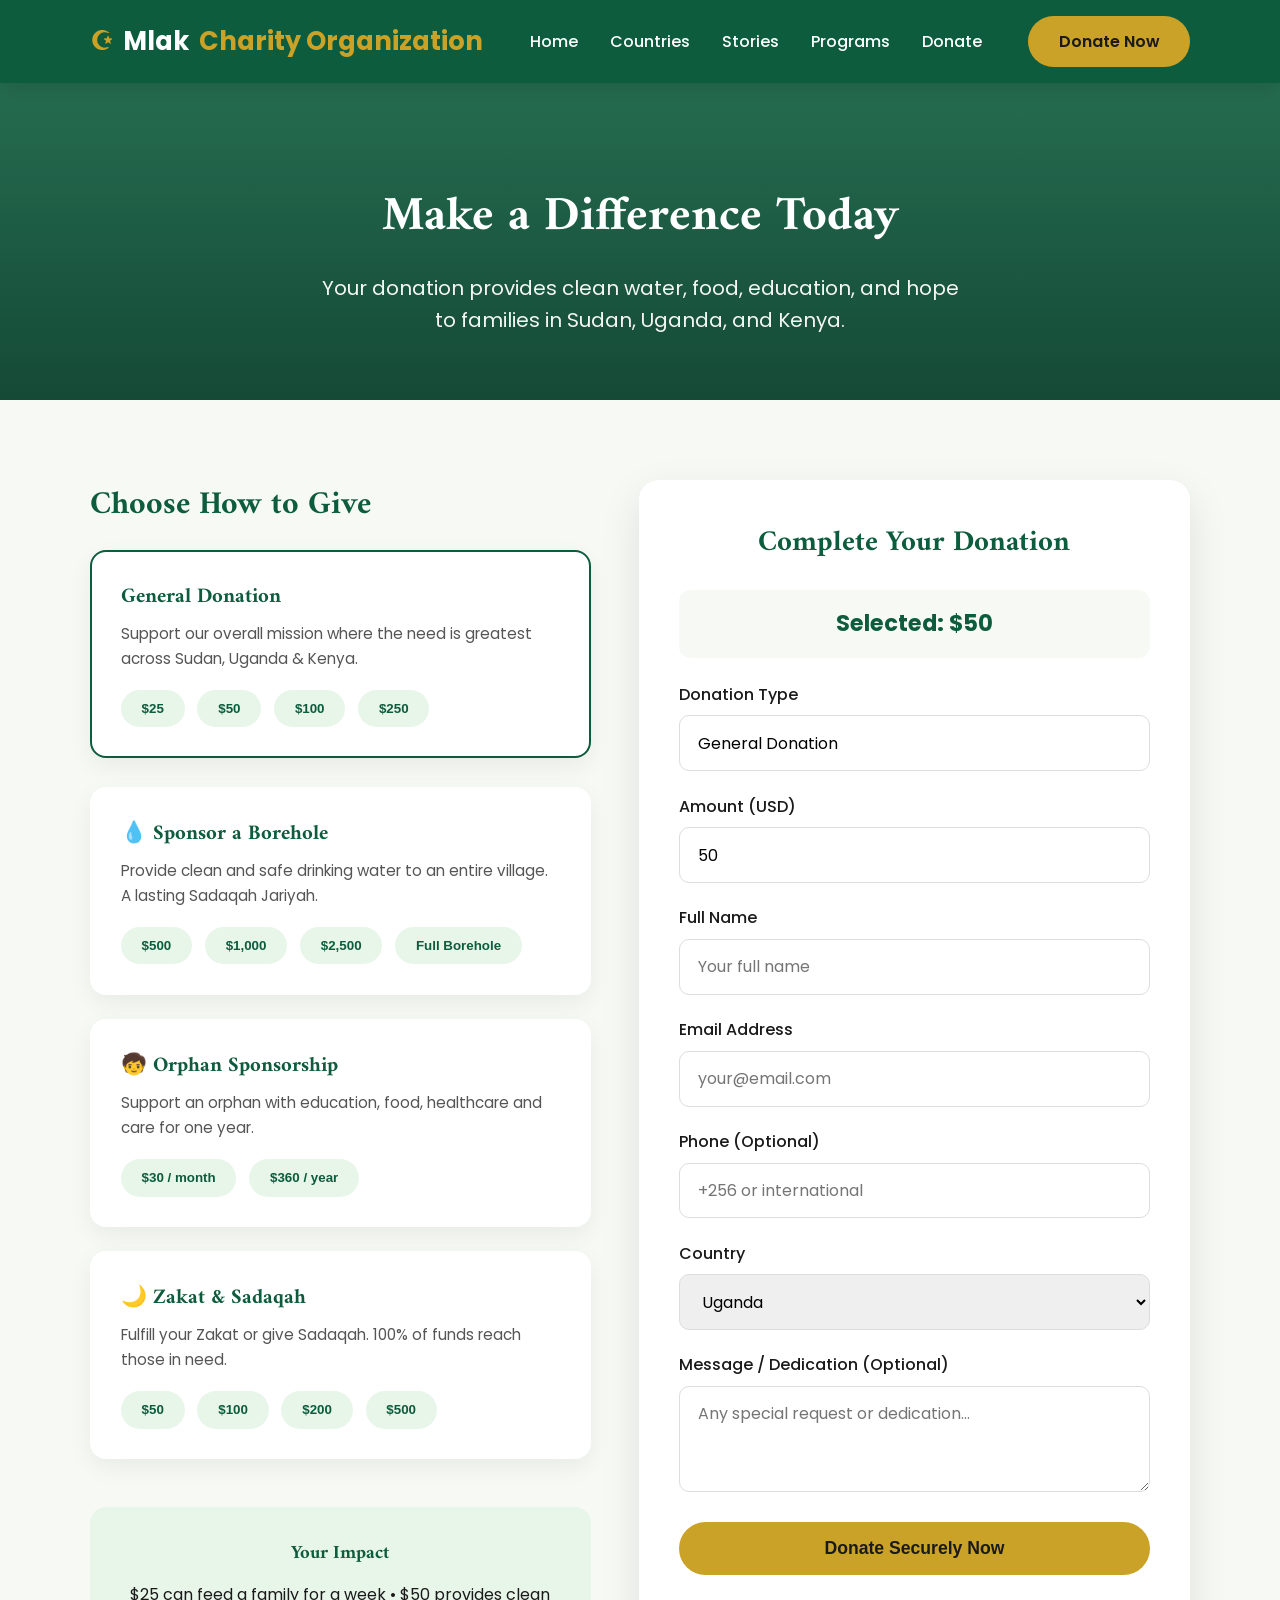
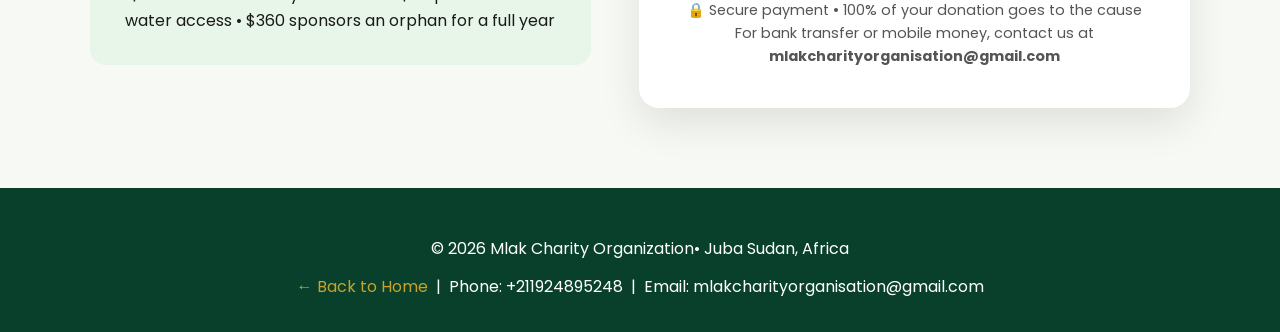
==== commit 4bf51989: "Add files via upload" ====
--- a/donate.html
+++ b/donate.html
@@ -475,7 +475,7 @@
   <!-- FOOTER -->
   <footer>
     <div class="container">
-      <p>© 2026 Mlak Charity Organization• Eastern Uganda, Africa</p>
+      <p>© 2026 Mlak Charity Organization• Juba Sudan, Africa</p>
       <p style="margin-top: 0.8rem;">
         <a href="index.html">← Back to Home</a> &nbsp;|&nbsp;
         Phone: +211924895248 &nbsp;|&nbsp;
